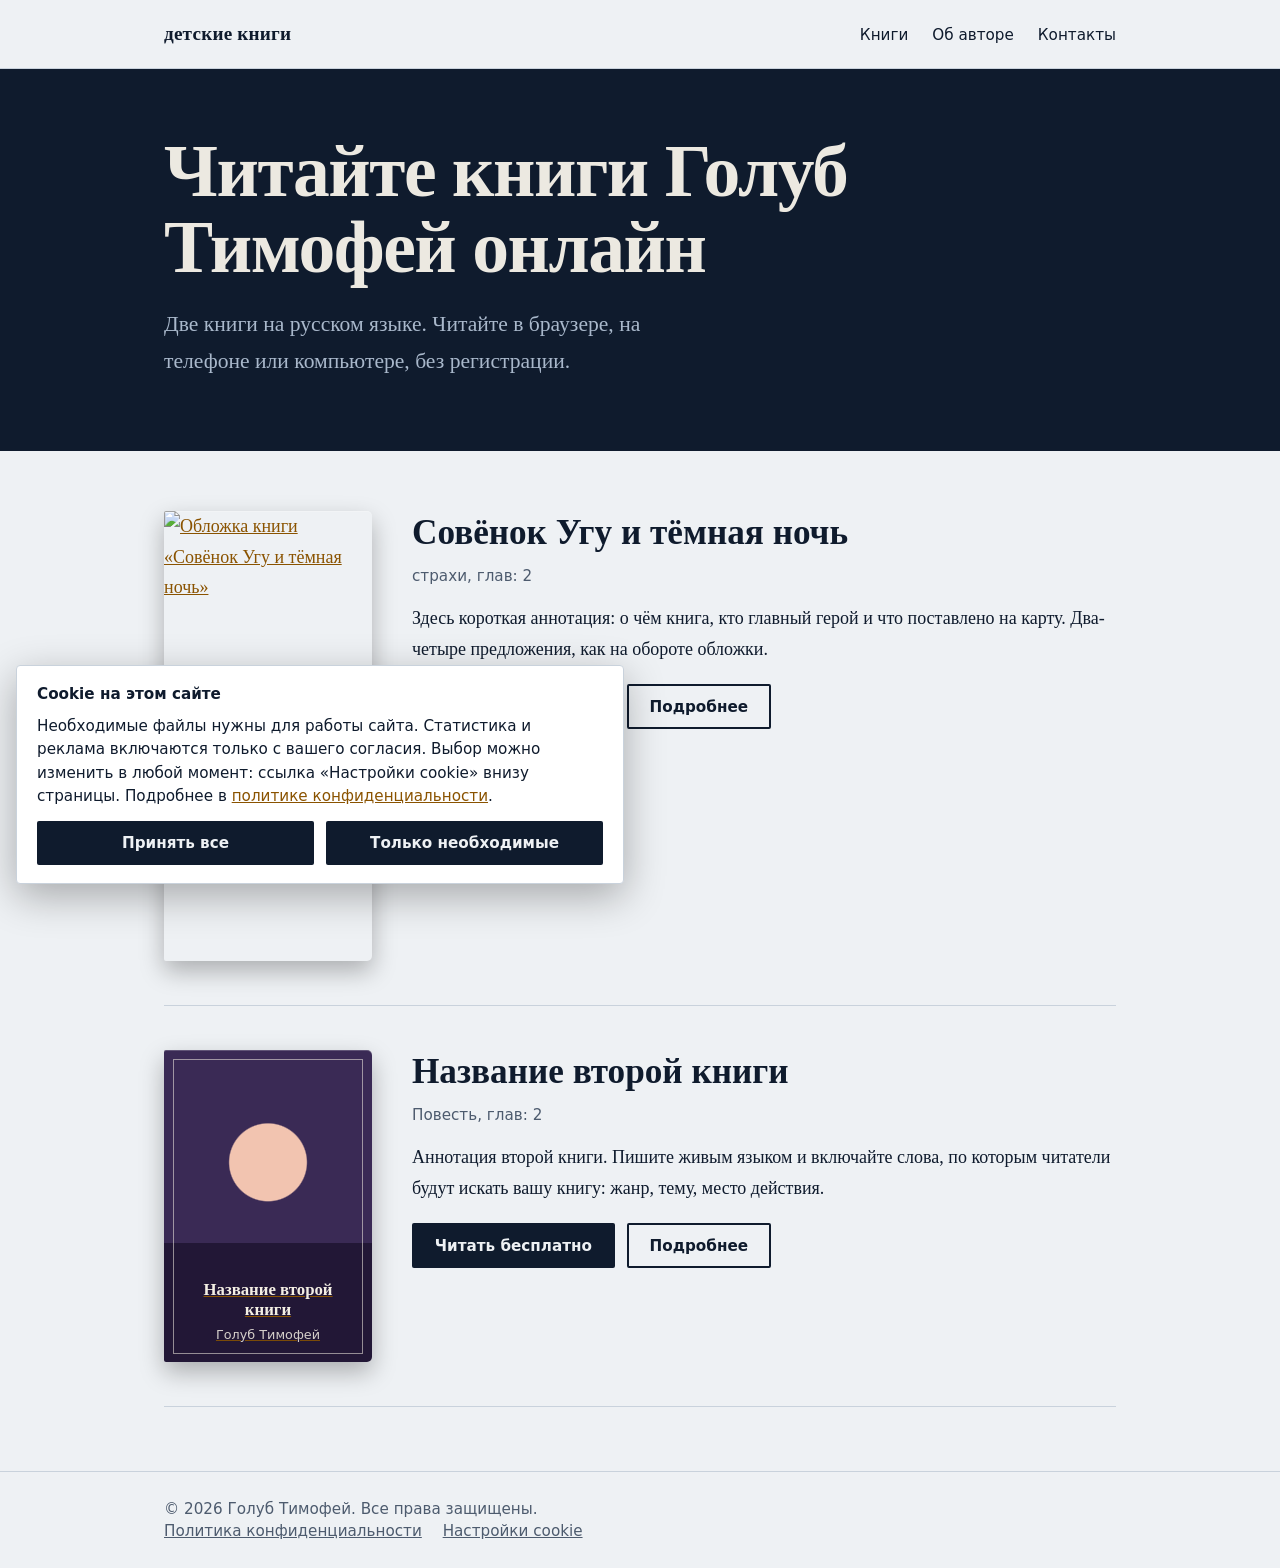
==== index.html @ 59bd0766 "Add files via upload" ====
<!DOCTYPE html>
<html lang="ru">
<head>
<meta charset="utf-8">
<meta name="viewport" content="width=device-width, initial-scale=1">
<title>детские книги: читать книги онлайн бесплатно</title>
<meta name="description" content="Книги Голуб Тимофей на русском языке: «Совёнок Угу и тёмная ночь» и «Название второй книги». Читайте онлайн бесплатно, без регистрации.">
<link rel="canonical" href="https://ВАШ-САЙТ.ru/index.html">
<meta property="og:type" content="website">
<meta property="og:locale" content="ru_RU">
<meta property="og:title" content="детские книги: читать книги онлайн бесплатно">
<meta property="og:description" content="Книги Голуб Тимофей на русском языке: «Совёнок Угу и тёмная ночь» и «Название второй книги». Читайте онлайн бесплатно, без регистрации.">
<meta property="og:url" content="https://ВАШ-САЙТ.ru/index.html">
<link rel="stylesheet" href="style.css">
</head>
<body>
<a class="skip" href="#main">К содержанию</a>
<header class="top"><div class="wrap">
<a class="brand" href="index.html">детские книги</a>
<nav aria-label="Основное меню"><a href="index.html">Книги</a><a href="about.html">Об авторе</a><a href="contacts.html">Контакты</a></nav>
</div></header>
<main id="main">
<section class="band"><div class="wrap">
<h1>Читайте книги Голуб Тимофей онлайн</h1>
<p class="lead">Две книги на русском языке. Читайте в браузере, на телефоне или компьютере, без регистрации.</p>
</div></section>
<div class="wrap">

<div class="shelf"><article class="book">
<a href="books/kniga-1/index.html" aria-label="Совёнок Угу и тёмная ночь"><img class="cover" src="covers/kniga-1.jpg" alt="Обложка книги «Совёнок Угу и тёмная ночь»" width="300" height="450"></a>
<div><h2><a href="books/kniga-1/index.html">Совёнок Угу и тёмная ночь</a></h2>
<p class="meta">страхи, глав: 2</p>
<p>Здесь короткая аннотация: о чём книга, кто главный герой и что поставлено на карту. Два-четыре предложения, как на обороте обложки.</p>
<div class="btns"><a class="btn" href="books/kniga-1/glava-1.html">Читать бесплатно</a><a class="btn alt" href="books/kniga-1/index.html">Подробнее</a></div></div>
</article><article class="book">
<a href="books/kniga-2/index.html" aria-label="Название второй книги"><div class="cover ph" style="--c:#3a2a55;--c2:#f2c4b0;--c3:#221736" role="img" aria-label="Обложка книги «Название второй книги»"><span>Название второй книги</span><small>Голуб Тимофей</small></div></a>
<div><h2><a href="books/kniga-2/index.html">Название второй книги</a></h2>
<p class="meta">Повесть, глав: 2</p>
<p>Аннотация второй книги. Пишите живым языком и включайте слова, по которым читатели будут искать вашу книгу: жанр, тему, место действия.</p>
<div class="btns"><a class="btn" href="books/kniga-2/glava-1.html">Читать бесплатно</a><a class="btn alt" href="books/kniga-2/index.html">Подробнее</a></div></div>
</article></div>

</div>
</main>
<footer class="foot"><div class="wrap">
<p>© 2026 Голуб Тимофей. Все права защищены.</p>
<p><a href="privacy.html">Политика конфиденциальности</a> <button type="button" id="cookie-open" class="linkbtn">Настройки cookie</button></p>
</div></footer>
<div id="cookie" class="cookie" role="dialog" aria-labelledby="cookie-t" hidden>
<p id="cookie-t"><strong>Cookie на этом сайте</strong></p>
<p>Необходимые файлы нужны для работы сайта. Статистика и реклама включаются только с вашего согласия. Выбор можно изменить в любой момент: ссылка «Настройки cookie» внизу страницы. Подробнее в <a href="privacy.html">политике конфиденциальности</a>.</p>
<div class="btns"><button type="button" class="btn" id="cookie-all">Принять все</button><button type="button" class="btn" id="cookie-min">Только необходимые</button></div>
</div>
<script src="script.js" defer></script>
</body>
</html>
---- style.css ----
:root{--bg:#eef1f4;--fg:#0f1b2d;--mute:#4d5b6e;--line:#c9d2dc;--acc:#8a5300;--btn:#0f1b2d;--btnfg:#eef1f4;--card:#fff;
--hero:#0f1b2d;--herofg:#ece9e1;--herom:#a9b8cb;
--serif:"Iowan Old Style","Palatino Linotype",Palatino,"Book Antiqua",Georgia,serif;
--sans:system-ui,-apple-system,"Segoe UI",Roboto,Arial,sans-serif}
@media (prefers-color-scheme:dark){:root{--bg:#0b1422;--fg:#e8e6df;--mute:#9fb0c4;--line:#24344a;--acc:#e3a93f;--btn:#e3a93f;--btnfg:#0b1422;--card:#14213a;--hero:#13203a}}
*{box-sizing:border-box}
html{-webkit-text-size-adjust:100%}
body{margin:0;background:var(--bg);color:var(--fg);font:1.125rem/1.7 var(--serif)}
a{color:var(--acc)}
a:focus-visible,button:focus-visible{outline:3px solid var(--acc);outline-offset:2px}
.skip{position:absolute;left:-999px}.skip:focus{left:1rem;top:1rem;background:var(--card);padding:.5rem 1rem;z-index:99}
.wrap{max-width:62rem;margin:0 auto;padding:0 1.25rem}
.top{border-bottom:1px solid var(--line)}
.top .wrap{display:flex;flex-wrap:wrap;gap:.5rem 2rem;justify-content:space-between;align-items:baseline;padding-top:1.1rem;padding-bottom:1.1rem}
.brand{font-size:1.2rem;font-weight:700;color:var(--fg);text-decoration:none;letter-spacing:.01em}
nav{font:.95rem var(--sans)}
nav a{margin-left:1.5rem;color:var(--fg);text-decoration:none;border-bottom:1px solid transparent}
nav a:hover{border-color:var(--acc)}
h1{font-size:clamp(2rem,5vw,3rem);line-height:1.12;margin:2.5rem 0 1rem;letter-spacing:-.01em}
h2{font-size:1.7rem;line-height:1.25;margin:2.5rem 0 .75rem}
.band{background:var(--hero);color:var(--herofg);padding:4rem 0 4.5rem}
.band h1{font-size:clamp(2.4rem,6.5vw,4.6rem);line-height:1.04;margin:0 0 1.25rem;max-width:15em;letter-spacing:-.02em}
.band .lead{font-size:1.35rem;color:var(--herom);max-width:34rem;margin:0}
.band a{color:var(--herofg)}
.band .meta{color:var(--herom)}
.band .btn{background:var(--herofg);color:var(--hero)}
.band .btn.alt{background:transparent;color:var(--herofg);border-color:var(--herofg)}
.shelf{display:grid;gap:0;margin:1rem 0 0}
.book{display:grid;grid-template-columns:13rem 1fr;gap:2.5rem;align-items:start;padding:2.75rem 0;border-bottom:1px solid var(--line)}
.book h2{margin-top:0;font-size:clamp(1.7rem,3.5vw,2.2rem)}
.book h2 a{color:var(--fg);text-decoration:none}
.book h2 a:hover{text-decoration:underline;text-decoration-color:var(--acc);text-underline-offset:.2em}
.meta{font:.95rem var(--sans);color:var(--mute);margin:0 0 .75rem}
.cover{display:block;width:100%;aspect-ratio:2/3;object-fit:cover;border-radius:2px 5px 5px 2px;box-shadow:0 1px 0 rgba(255,255,255,.2) inset,0 10px 24px rgba(0,0,0,.28)}
.cover.ph{position:relative;color:#f4efe4;display:flex;flex-direction:column;justify-content:flex-end;gap:.4rem;text-align:center;padding:1.1rem 1.1rem 1.3rem;
background:radial-gradient(circle at 50% 36%,var(--c2) 0 17%,transparent 17.6%),linear-gradient(180deg,var(--c) 0 62%,var(--c3) 62% 100%)}
.cover.ph::before{content:"";position:absolute;inset:.55rem;border:1px solid rgba(244,239,228,.55);pointer-events:none}
.cover.ph span{font-weight:700;font-size:1.05rem;line-height:1.2}
.cover.ph small{font:.8rem var(--sans);opacity:.85}
.cover.big{max-width:15rem}
.btn{display:inline-block;background:var(--btn);color:var(--btnfg);padding:.7rem 1.3rem;border:2px solid transparent;border-radius:2px;text-decoration:none;font:700 .95rem var(--sans);cursor:pointer}
.btn:hover{filter:brightness(1.12)}
.btn.alt{background:transparent;color:var(--fg);border-color:var(--fg)}
.btns{display:flex;flex-wrap:wrap;gap:.75rem;margin:1.25rem 0}
.hero{display:grid;grid-template-columns:15rem 1fr;gap:3rem;align-items:center}
.hero h1{margin:0 0 .5rem}
.hero p{max-width:36rem}
.toc{list-style:none;padding:0;margin:0;border-top:1px solid var(--line)}
.toc li{border-bottom:1px solid var(--line)}
.toc a{display:flex;gap:1rem;padding:.8rem .25rem;text-decoration:none;color:var(--fg)}
.toc a:hover{background:var(--card)}
.toc b{font:.95rem var(--sans);color:var(--mute);min-width:2rem;padding-top:.2rem}
.read{max-width:36rem;margin:0 auto;--rs:1.2rem}
.read h1{font-size:clamp(1.7rem,4vw,2.3rem);margin-top:1.5rem}
.tools{display:flex;justify-content:space-between;align-items:center;gap:1rem;margin-top:1.75rem;font:.95rem var(--sans);color:var(--mute)}
.tools p{margin:0}.tools a{color:var(--mute)}
.fs button{font:inherit;color:var(--fg);background:transparent;border:1px solid var(--line);border-radius:2px;padding:.2rem .6rem;cursor:pointer}
.fs button:hover{border-color:var(--acc)}
.text p{margin:0;text-indent:1.6em;font-size:var(--rs);line-height:1.8;hyphens:auto}
.text p:first-child{text-indent:0}
.text p:first-child::first-letter{float:left;font-size:3.7em;line-height:.8;padding:.07em .1em 0 0;font-weight:700;color:var(--acc)}
.bar{position:fixed;left:0;top:0;height:3px;width:0;background:var(--acc);z-index:50}
.pager{display:flex;justify-content:space-between;gap:1rem;margin:2.75rem 0;flex-wrap:wrap}
.ad{margin:2rem auto;max-width:100%;min-height:90px;text-align:center}
.foot{border-top:1px solid var(--line);margin-top:4rem;padding:1.5rem 0;color:var(--mute);font:.95rem var(--sans)}
.foot p{margin:.25rem 0}.foot a,.linkbtn{color:var(--mute)}
.linkbtn{font:inherit;background:none;border:0;padding:0;margin-left:1rem;text-decoration:underline;cursor:pointer}
.page{max-width:40rem}
.cookie{position:fixed;left:1rem;right:1rem;bottom:1rem;max-width:38rem;background:var(--card);color:var(--fg);border:1px solid var(--line);border-radius:4px;padding:1.1rem 1.25rem;box-shadow:0 12px 40px rgba(0,0,0,.3);z-index:100;font:.95rem/1.55 var(--sans)}
.cookie[hidden]{display:none}
.cookie p{margin:0 0 .5rem}.cookie .btns{margin:.75rem 0 0}.cookie .btn{flex:1 1 9rem;text-align:center}
@media (max-width:640px){.book,.hero{grid-template-columns:1fr;gap:1.5rem}.book .cover,.hero .cover{max-width:11rem}nav a{margin:0 1.25rem 0 0}.band{padding:2.75rem 0 3rem}}
@media (prefers-reduced-motion:no-preference){.bar{transition:width .1s linear}}
@media print{.top,.foot,.pager,.ad,.cookie,.bar,.tools .fs{display:none}body{background:#fff;color:#000}}
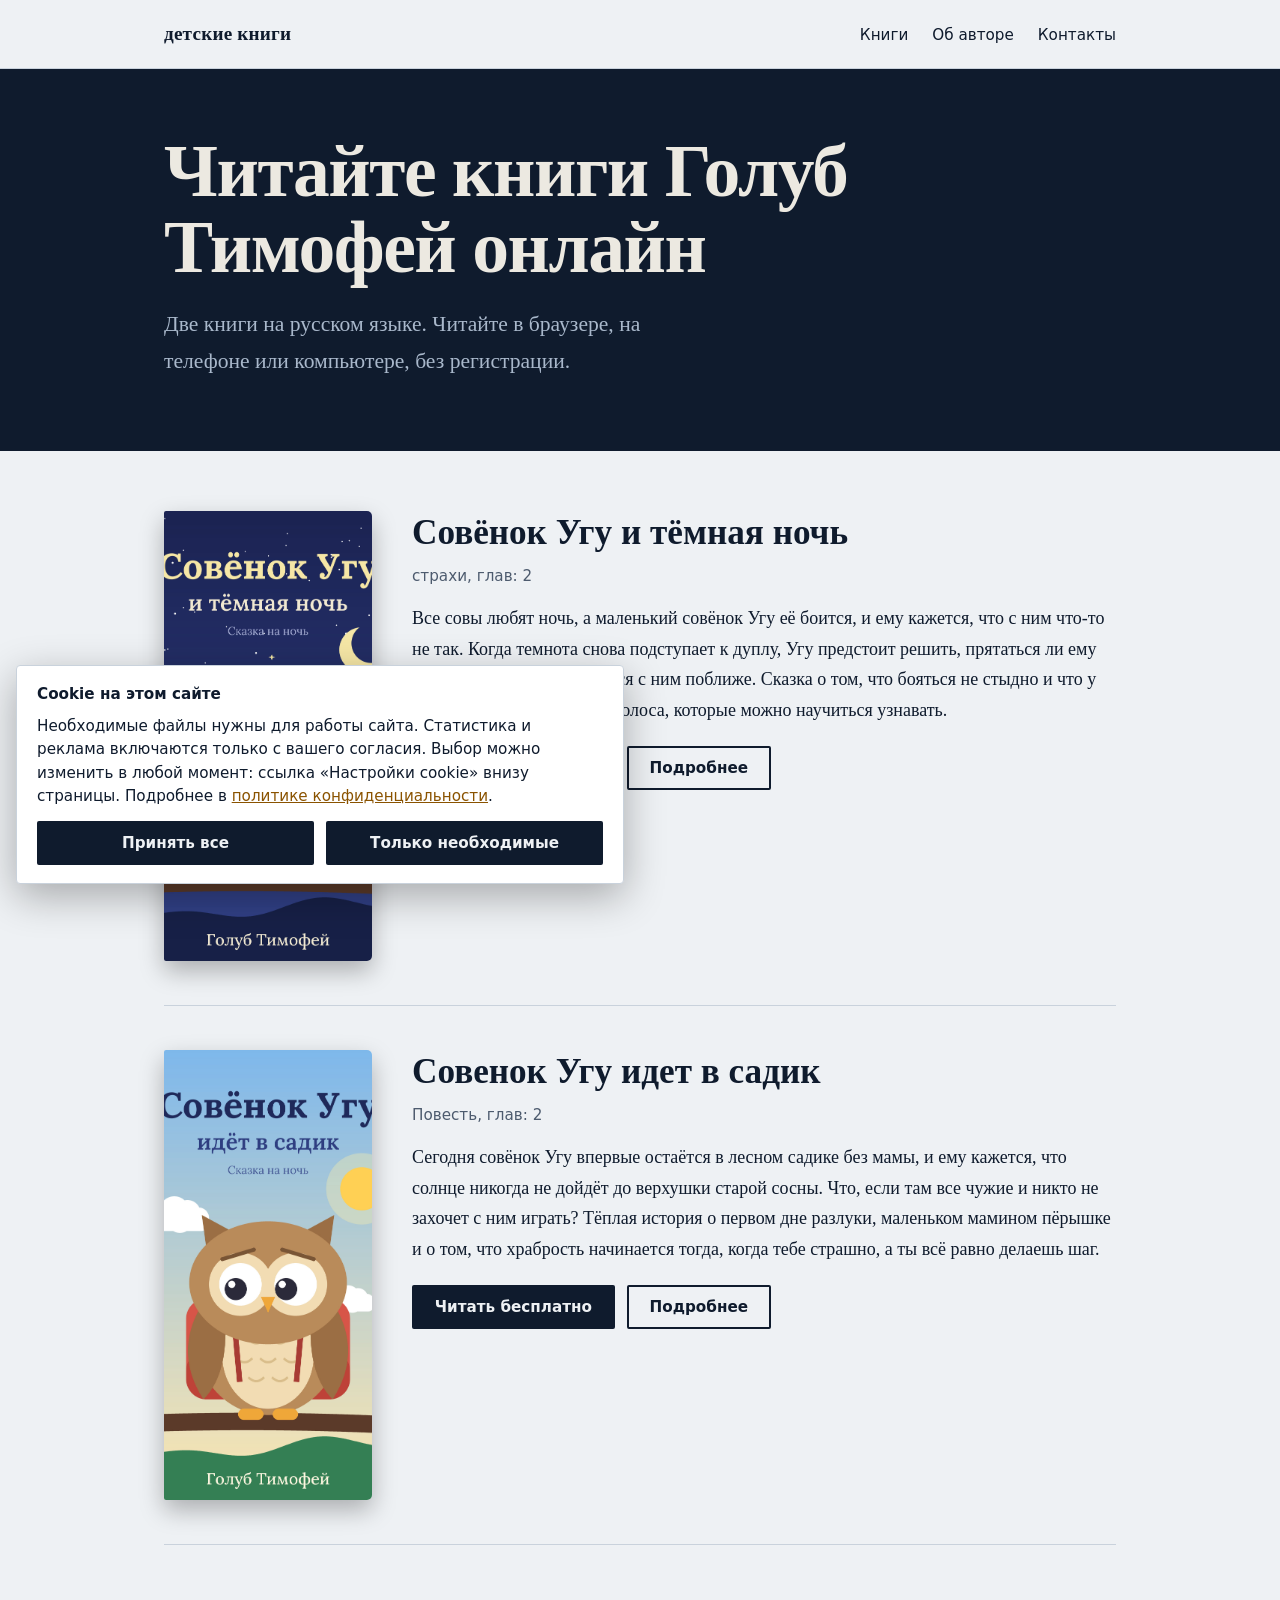
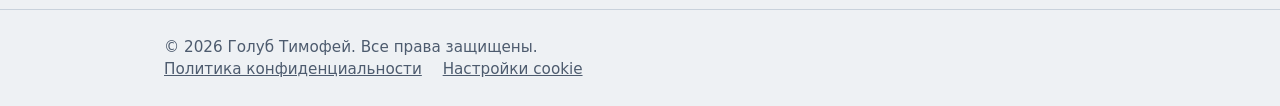
==== commit d4f13dea: "Add files via upload" ====
--- a/index.html
+++ b/index.html
@@ -4,12 +4,12 @@
 <meta charset="utf-8">
 <meta name="viewport" content="width=device-width, initial-scale=1">
 <title>детские книги: читать книги онлайн бесплатно</title>
-<meta name="description" content="Книги Голуб Тимофей на русском языке: «Совёнок Угу и тёмная ночь» и «Название второй книги». Читайте онлайн бесплатно, без регистрации.">
+<meta name="description" content="Книги Голуб Тимофей на русском языке: «Совёнок Угу и тёмная ночь» и «Совенок Угу идет в садик». Читайте онлайн бесплатно, без регистрации.">
 <link rel="canonical" href="https://ВАШ-САЙТ.ru/index.html">
 <meta property="og:type" content="website">
 <meta property="og:locale" content="ru_RU">
 <meta property="og:title" content="детские книги: читать книги онлайн бесплатно">
-<meta property="og:description" content="Книги Голуб Тимофей на русском языке: «Совёнок Угу и тёмная ночь» и «Название второй книги». Читайте онлайн бесплатно, без регистрации.">
+<meta property="og:description" content="Книги Голуб Тимофей на русском языке: «Совёнок Угу и тёмная ночь» и «Совенок Угу идет в садик». Читайте онлайн бесплатно, без регистрации.">
 <meta property="og:url" content="https://ВАШ-САЙТ.ru/index.html">
 <link rel="stylesheet" href="style.css">
 </head>
@@ -30,13 +30,13 @@
 <a href="books/kniga-1/index.html" aria-label="Совёнок Угу и тёмная ночь"><img class="cover" src="covers/kniga-1.jpg" alt="Обложка книги «Совёнок Угу и тёмная ночь»" width="300" height="450"></a>
 <div><h2><a href="books/kniga-1/index.html">Совёнок Угу и тёмная ночь</a></h2>
 <p class="meta">страхи, глав: 2</p>
-<p>Здесь короткая аннотация: о чём книга, кто главный герой и что поставлено на карту. Два-четыре предложения, как на обороте обложки.</p>
+<p>Все совы любят ночь, а маленький совёнок Угу её боится, и ему кажется, что с ним что-то не так. Когда темнота снова подступает к дуплу, Угу предстоит решить, прятаться ли ему от страха или познакомиться с ним поближе. Сказка о том, что бояться не стыдно и что у ночного леса есть добрые голоса, которые можно научиться узнавать.</p>
 <div class="btns"><a class="btn" href="books/kniga-1/glava-1.html">Читать бесплатно</a><a class="btn alt" href="books/kniga-1/index.html">Подробнее</a></div></div>
 </article><article class="book">
-<a href="books/kniga-2/index.html" aria-label="Название второй книги"><div class="cover ph" style="--c:#3a2a55;--c2:#f2c4b0;--c3:#221736" role="img" aria-label="Обложка книги «Название второй книги»"><span>Название второй книги</span><small>Голуб Тимофей</small></div></a>
-<div><h2><a href="books/kniga-2/index.html">Название второй книги</a></h2>
+<a href="books/kniga-2/index.html" aria-label="Совенок Угу идет в садик"><img class="cover" src="covers/kniga-2.jpg" alt="Обложка книги «Совенок Угу идет в садик»" width="300" height="450"></a>
+<div><h2><a href="books/kniga-2/index.html">Совенок Угу идет в садик</a></h2>
 <p class="meta">Повесть, глав: 2</p>
-<p>Аннотация второй книги. Пишите живым языком и включайте слова, по которым читатели будут искать вашу книгу: жанр, тему, место действия.</p>
+<p>Сегодня совёнок Угу впервые остаётся в лесном садике без мамы, и ему кажется, что солнце никогда не дойдёт до верхушки старой сосны. Что, если там все чужие и никто не захочет с ним играть? Тёплая история о первом дне разлуки, маленьком мамином пёрышке и о том, что храбрость начинается тогда, когда тебе страшно, а ты всё равно делаешь шаг.</p>
 <div class="btns"><a class="btn" href="books/kniga-2/glava-1.html">Читать бесплатно</a><a class="btn alt" href="books/kniga-2/index.html">Подробнее</a></div></div>
 </article></div>
 
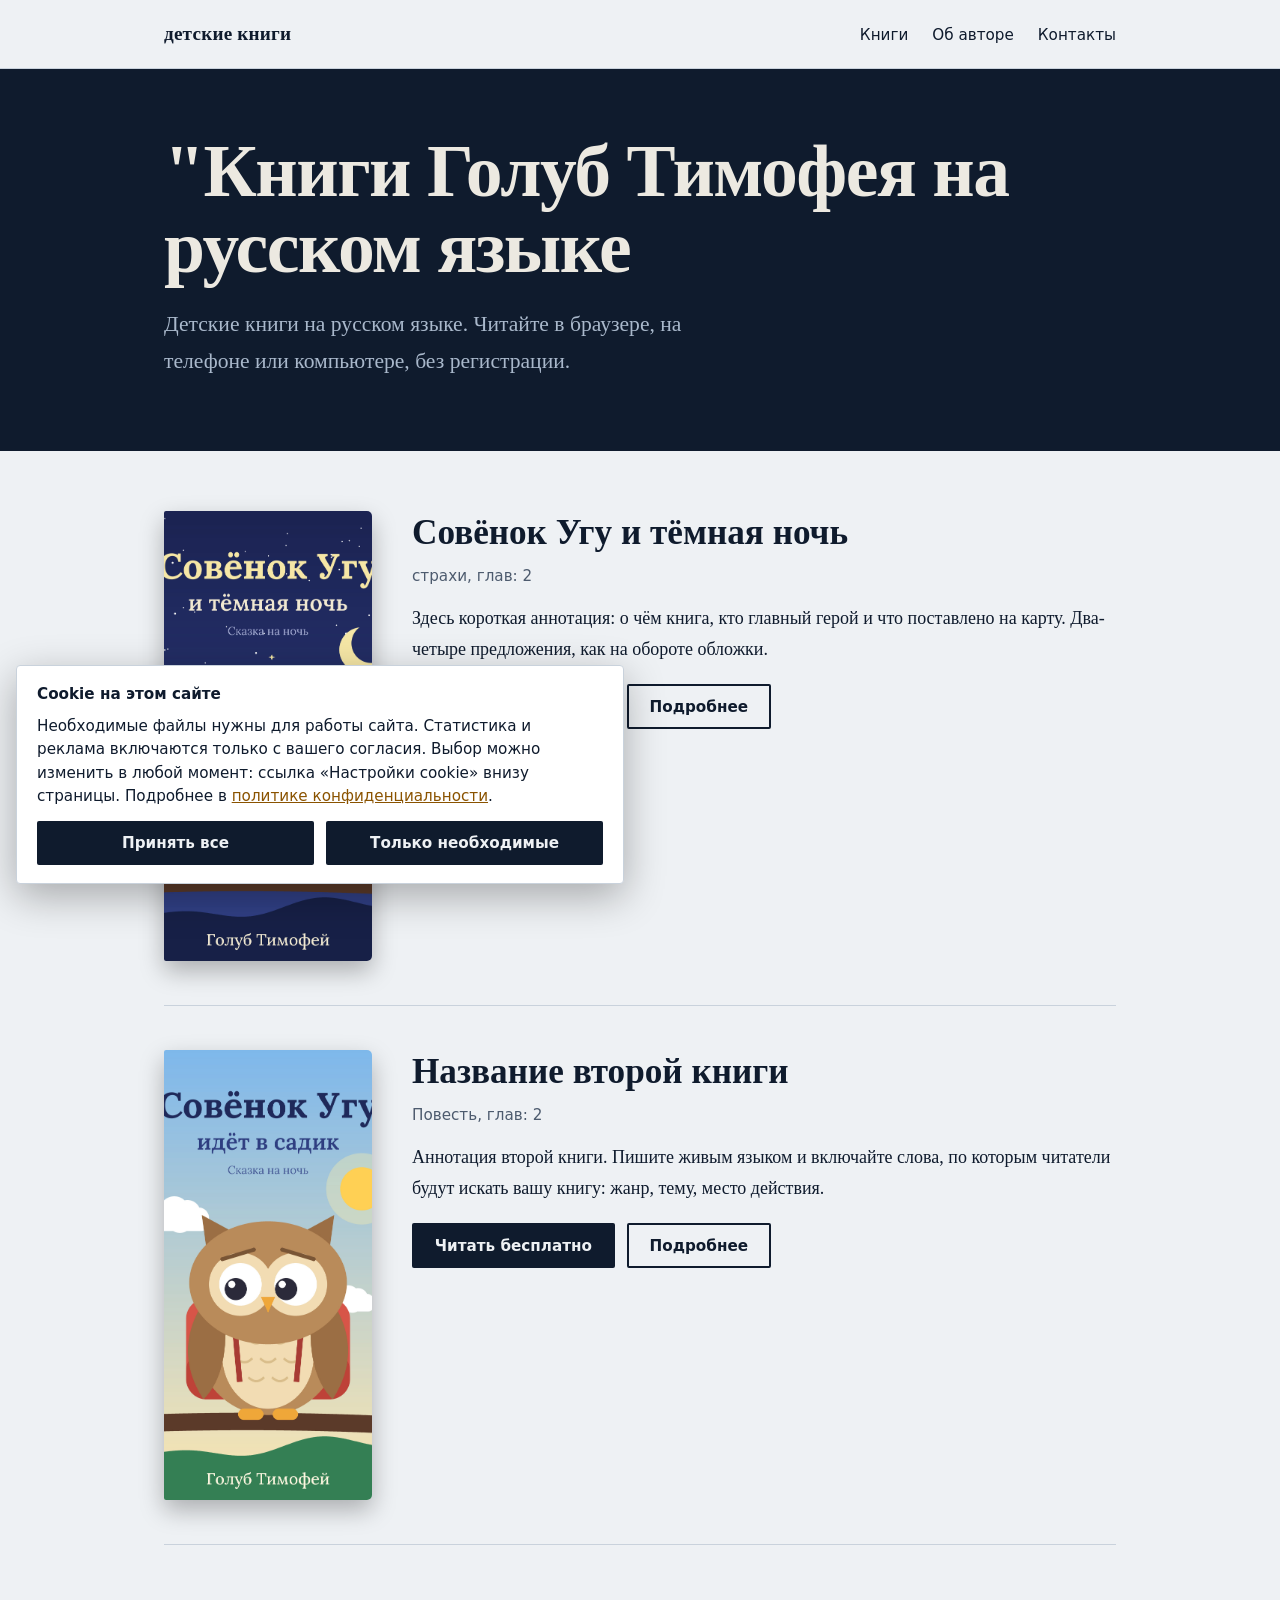
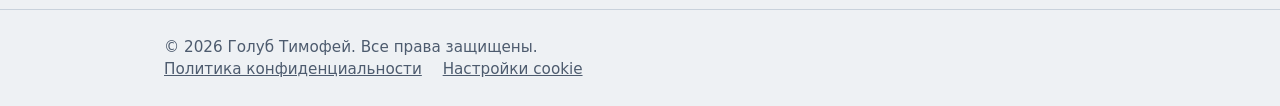
==== commit 7135b465: "Add files via upload" ====
--- a/index.html
+++ b/index.html
@@ -4,12 +4,12 @@
 <meta charset="utf-8">
 <meta name="viewport" content="width=device-width, initial-scale=1">
 <title>детские книги: читать книги онлайн бесплатно</title>
-<meta name="description" content="Книги Голуб Тимофей на русском языке: «Совёнок Угу и тёмная ночь» и «Совенок Угу идет в садик». Читайте онлайн бесплатно, без регистрации.">
+<meta name="description" content="Книги Голуб Тимофей на русском языке: «Совёнок Угу и тёмная ночь» и «Название второй книги». Читайте онлайн бесплатно, без регистрации.">
 <link rel="canonical" href="https://ВАШ-САЙТ.ru/index.html">
 <meta property="og:type" content="website">
 <meta property="og:locale" content="ru_RU">
 <meta property="og:title" content="детские книги: читать книги онлайн бесплатно">
-<meta property="og:description" content="Книги Голуб Тимофей на русском языке: «Совёнок Угу и тёмная ночь» и «Совенок Угу идет в садик». Читайте онлайн бесплатно, без регистрации.">
+<meta property="og:description" content="Книги Голуб Тимофей на русском языке: «Совёнок Угу и тёмная ночь» и «Название второй книги». Читайте онлайн бесплатно, без регистрации.">
 <meta property="og:url" content="https://ВАШ-САЙТ.ru/index.html">
 <link rel="stylesheet" href="style.css">
 </head>
@@ -21,8 +21,8 @@
 </div></header>
 <main id="main">
 <section class="band"><div class="wrap">
-<h1>Читайте книги Голуб Тимофей онлайн</h1>
-<p class="lead">Две книги на русском языке. Читайте в браузере, на телефоне или компьютере, без регистрации.</p>
+<h1>"Книги Голуб Тимофея на русском языке</h1>
+<p class="lead">Детские книги на русском языке. Читайте в браузере, на телефоне или компьютере, без регистрации.</p>
 </div></section>
 <div class="wrap">
 
@@ -30,13 +30,13 @@
 <a href="books/kniga-1/index.html" aria-label="Совёнок Угу и тёмная ночь"><img class="cover" src="covers/kniga-1.jpg" alt="Обложка книги «Совёнок Угу и тёмная ночь»" width="300" height="450"></a>
 <div><h2><a href="books/kniga-1/index.html">Совёнок Угу и тёмная ночь</a></h2>
 <p class="meta">страхи, глав: 2</p>
-<p>Все совы любят ночь, а маленький совёнок Угу её боится, и ему кажется, что с ним что-то не так. Когда темнота снова подступает к дуплу, Угу предстоит решить, прятаться ли ему от страха или познакомиться с ним поближе. Сказка о том, что бояться не стыдно и что у ночного леса есть добрые голоса, которые можно научиться узнавать.</p>
+<p>Здесь короткая аннотация: о чём книга, кто главный герой и что поставлено на карту. Два-четыре предложения, как на обороте обложки.</p>
 <div class="btns"><a class="btn" href="books/kniga-1/glava-1.html">Читать бесплатно</a><a class="btn alt" href="books/kniga-1/index.html">Подробнее</a></div></div>
 </article><article class="book">
-<a href="books/kniga-2/index.html" aria-label="Совенок Угу идет в садик"><img class="cover" src="covers/kniga-2.jpg" alt="Обложка книги «Совенок Угу идет в садик»" width="300" height="450"></a>
-<div><h2><a href="books/kniga-2/index.html">Совенок Угу идет в садик</a></h2>
+<a href="books/kniga-2/index.html" aria-label="Название второй книги"><img class="cover" src="covers/kniga-2.jpg" alt="Обложка книги «Название второй книги»" width="300" height="450"></a>
+<div><h2><a href="books/kniga-2/index.html">Название второй книги</a></h2>
 <p class="meta">Повесть, глав: 2</p>
-<p>Сегодня совёнок Угу впервые остаётся в лесном садике без мамы, и ему кажется, что солнце никогда не дойдёт до верхушки старой сосны. Что, если там все чужие и никто не захочет с ним играть? Тёплая история о первом дне разлуки, маленьком мамином пёрышке и о том, что храбрость начинается тогда, когда тебе страшно, а ты всё равно делаешь шаг.</p>
+<p>Аннотация второй книги. Пишите живым языком и включайте слова, по которым читатели будут искать вашу книгу: жанр, тему, место действия.</p>
 <div class="btns"><a class="btn" href="books/kniga-2/glava-1.html">Читать бесплатно</a><a class="btn alt" href="books/kniga-2/index.html">Подробнее</a></div></div>
 </article></div>
 
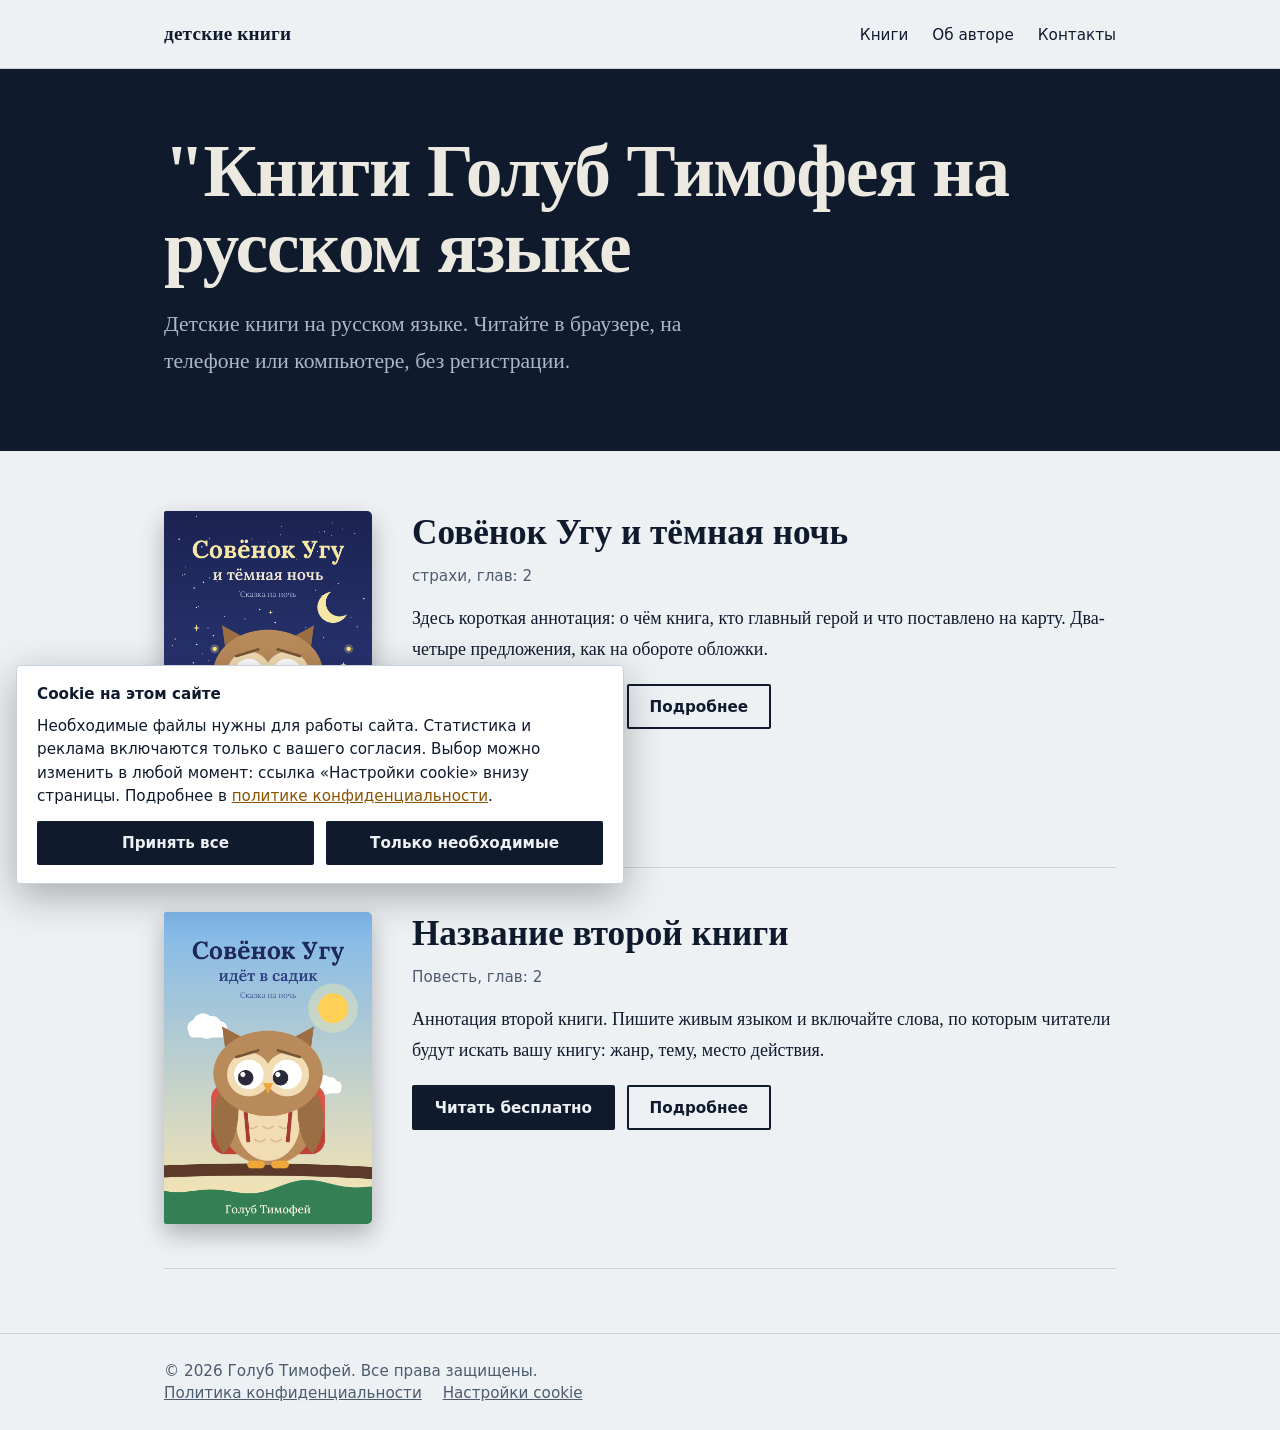
==== commit 1af8bd5f: "Add files via upload" ====
--- a/index.html
+++ b/index.html
@@ -27,13 +27,13 @@
 <div class="wrap">
 
 <div class="shelf"><article class="book">
-<a href="books/kniga-1/index.html" aria-label="Совёнок Угу и тёмная ночь"><img class="cover" src="covers/kniga-1.jpg" alt="Обложка книги «Совёнок Угу и тёмная ночь»" width="300" height="450"></a>
+<a href="books/kniga-1/index.html" aria-label="Совёнок Угу и тёмная ночь"><img class="cover" src="covers/kniga-1.jpg" alt="Обложка книги «Совёнок Угу и тёмная ночь»"></a>
 <div><h2><a href="books/kniga-1/index.html">Совёнок Угу и тёмная ночь</a></h2>
 <p class="meta">страхи, глав: 2</p>
 <p>Здесь короткая аннотация: о чём книга, кто главный герой и что поставлено на карту. Два-четыре предложения, как на обороте обложки.</p>
 <div class="btns"><a class="btn" href="books/kniga-1/glava-1.html">Читать бесплатно</a><a class="btn alt" href="books/kniga-1/index.html">Подробнее</a></div></div>
 </article><article class="book">
-<a href="books/kniga-2/index.html" aria-label="Название второй книги"><img class="cover" src="covers/kniga-2.jpg" alt="Обложка книги «Название второй книги»" width="300" height="450"></a>
+<a href="books/kniga-2/index.html" aria-label="Название второй книги"><img class="cover" src="covers/kniga-2.jpg" alt="Обложка книги «Название второй книги»"></a>
 <div><h2><a href="books/kniga-2/index.html">Название второй книги</a></h2>
 <p class="meta">Повесть, глав: 2</p>
 <p>Аннотация второй книги. Пишите живым языком и включайте слова, по которым читатели будут искать вашу книгу: жанр, тему, место действия.</p>
--- a/style.css
+++ b/style.css
@@ -38,6 +38,7 @@
 .cover.ph span{font-weight:700;font-size:1.05rem;line-height:1.2}
 .cover.ph small{font:.8rem var(--sans);opacity:.85}
 .cover.big{max-width:15rem}
+img.cover{height:auto;aspect-ratio:auto}
 .btn{display:inline-block;background:var(--btn);color:var(--btnfg);padding:.7rem 1.3rem;border:2px solid transparent;border-radius:2px;text-decoration:none;font:700 .95rem var(--sans);cursor:pointer}
 .btn:hover{filter:brightness(1.12)}
 .btn.alt{background:transparent;color:var(--fg);border-color:var(--fg)}
